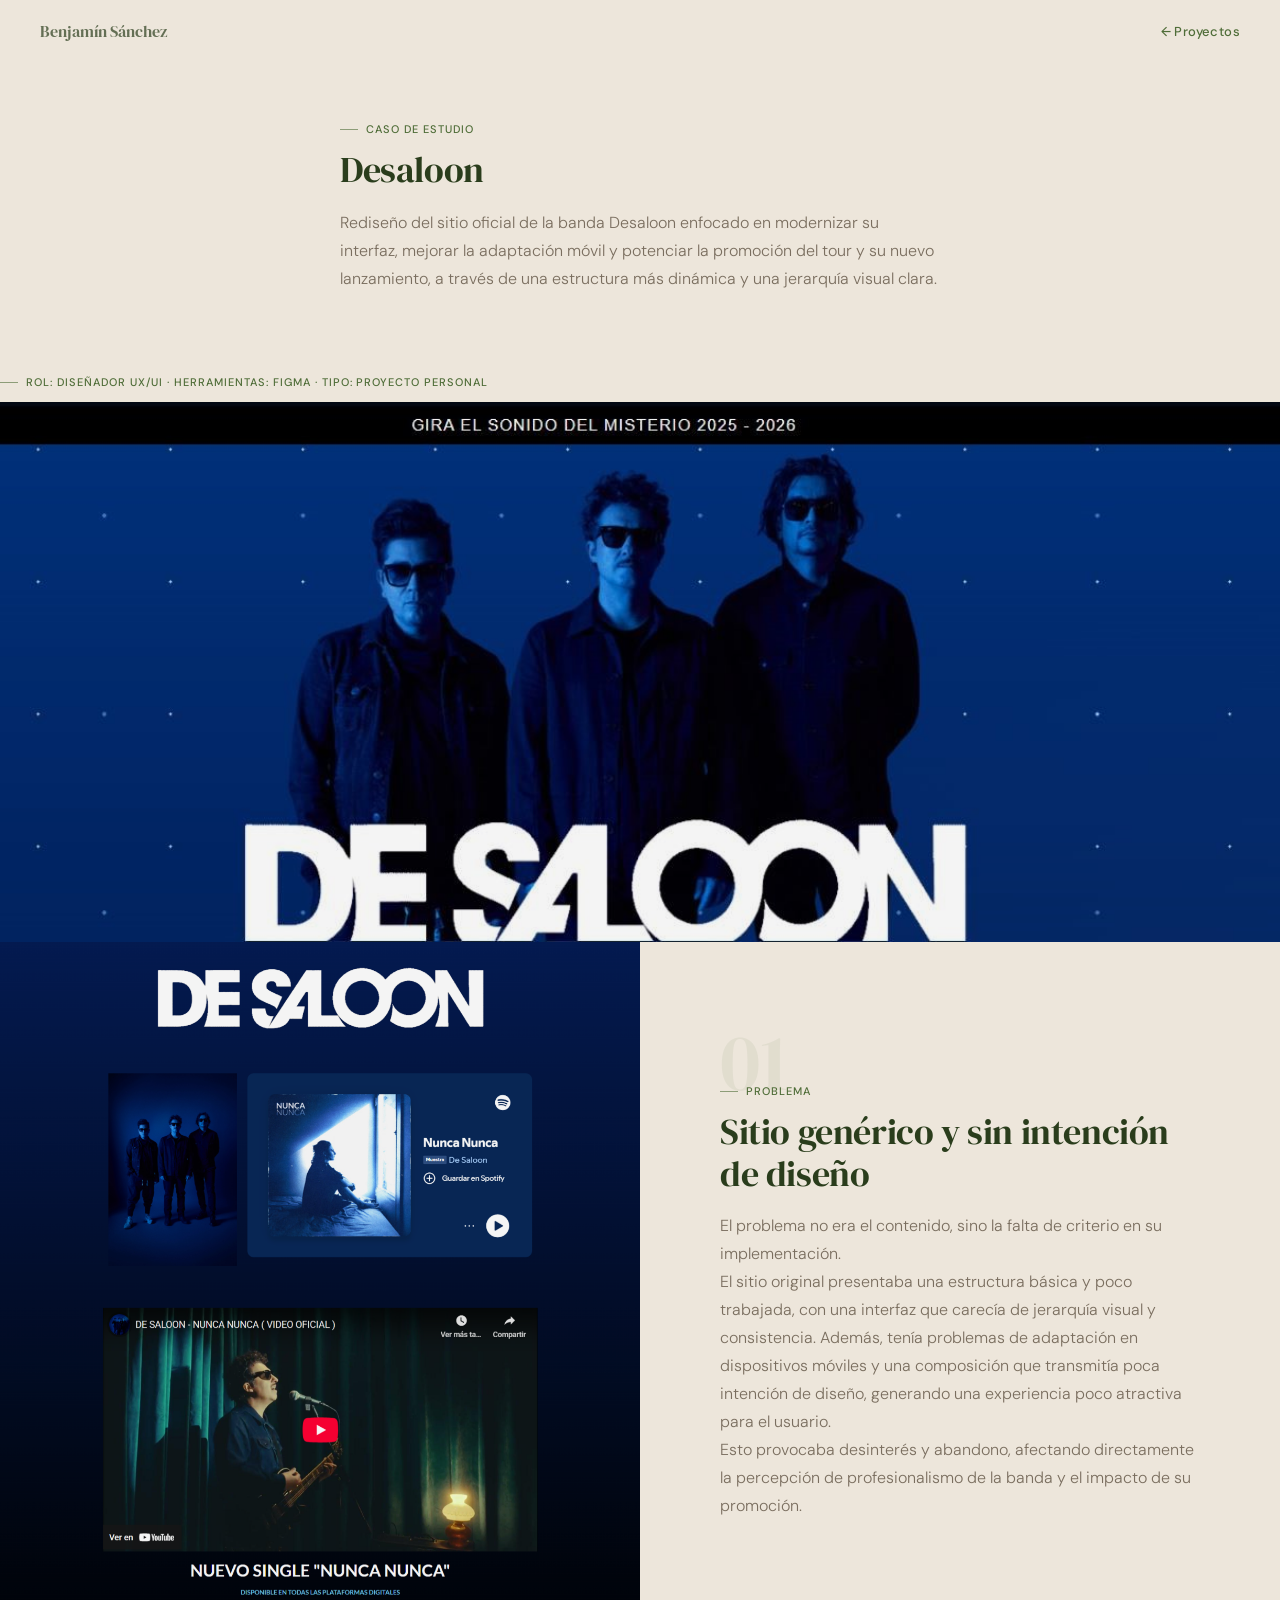
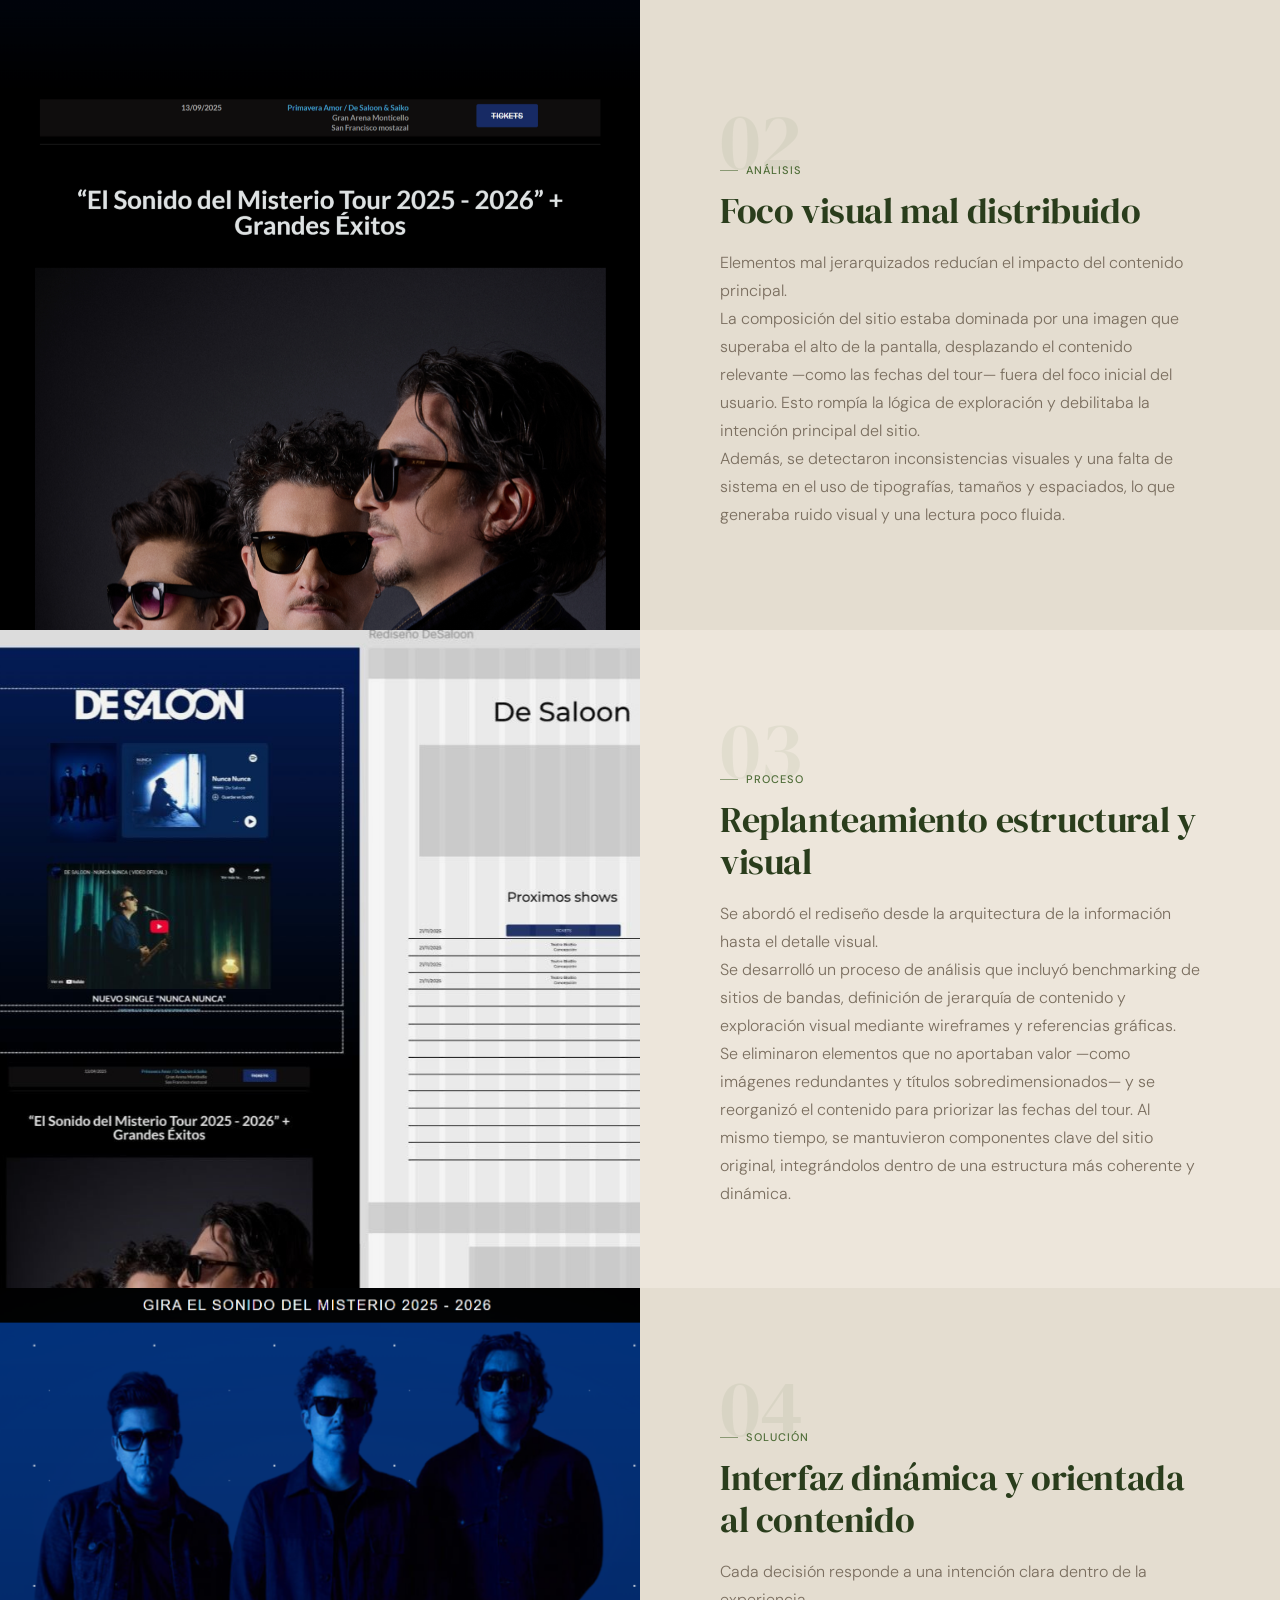
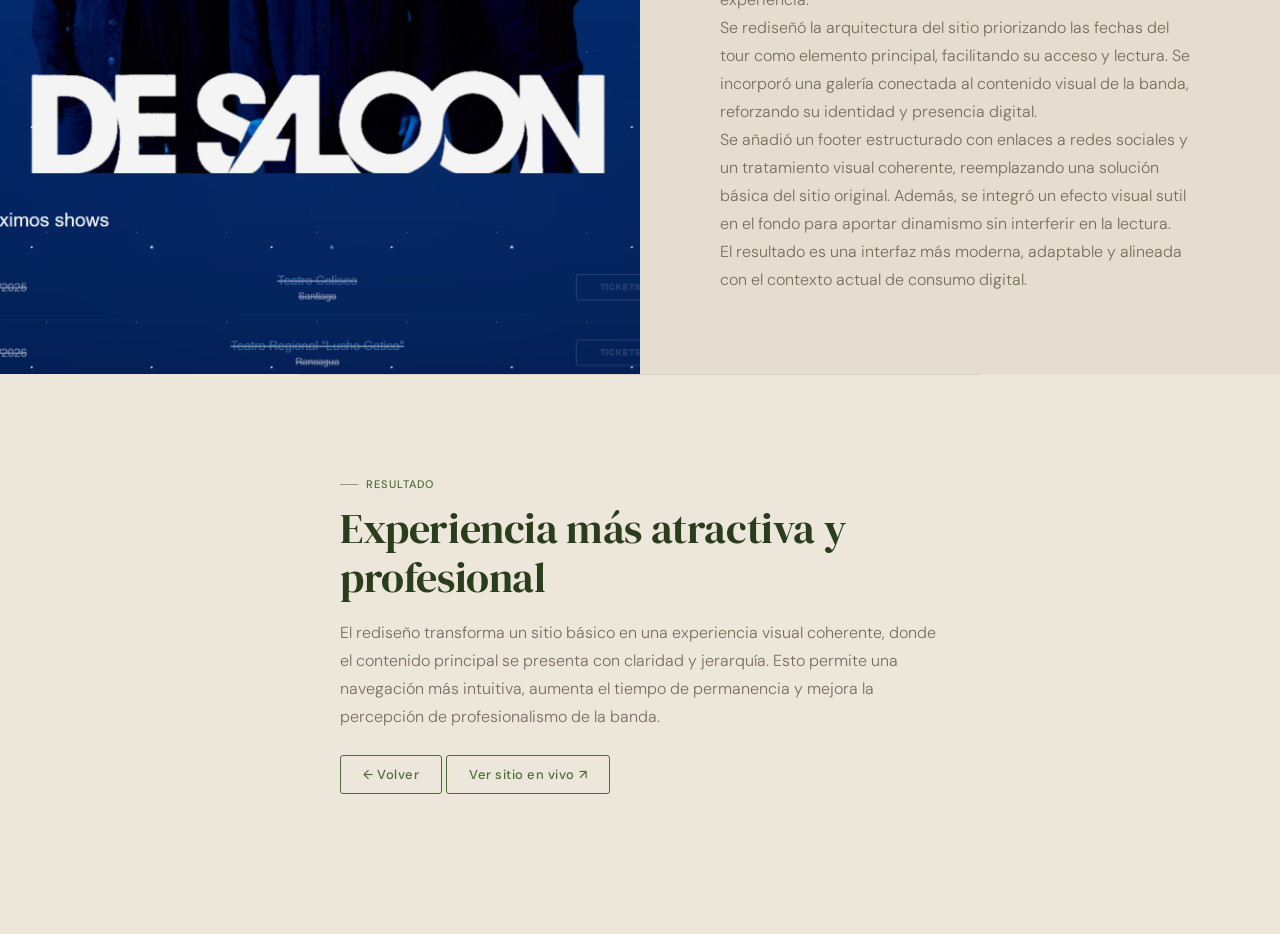
==== AcceMine.html @ 66646aea "acces" ====
<!DOCTYPE html>
<html lang="es">

<head>
    <meta charset="UTF-8">
    <meta name="viewport" content="width=device-width, initial-scale=1.0">
    <title>Arthyum — Benjamín Sánchez</title>
    <link rel="stylesheet" href="detalle.css">
</head>

<body>

    <!-- Barra de progreso -->
    <div class="progress-bar" id="progress"></div>

    <!-- Header flotante -->
    <header class="case-header" id="caseHeader">
        <a href="index.html" class="case-header-name">Benjamín Sánchez</a>
        <a href="index.html#proyectos" class="case-header-back">← Proyectos</a>
    </header>

    <main class="content">

        <!-- HERO texto -->
        <section class="section-narrow">
            <p class="small reveal" data-delay="1">Caso de estudio</p>
            <h2 class="reveal" data-delay="2">Desaloon</h2>
            <p class="reveal" data-delay="3">
                Rediseño del sitio oficial de la banda Desaloon enfocado en modernizar su interfaz,
                mejorar la adaptación móvil y potenciar la promoción del tour y su nuevo lanzamiento,
                a través de una estructura más dinámica y una jerarquía visual clara.
            </p>
        </section>

        <p class="small">
            Rol: Diseñador UX/UI · Herramientas: Figma · Tipo: Proyecto personal
        </p>

        <!-- HERO imagen full -->
        <section class="section-wide">
            <picture>
                <!-- Imagen para mobile (más vertical / alargada) -->
                <source srcset="assets/imgs/respodesaloo3.png" media="(max-width: 767px)">

                <!-- Imagen default (desktop) -->
                <img src="assets/imgs/hero5.JPG" class="case-img-large reveal-img" alt="Arthyum hero">
            </picture>
        </section>

        <!-- PROBLEMA -->
        <section class="section-wide">
            <div class="case-grid">
                <img src="assets/imgs/imagen1.png" class="case-img-large reveal-img"
                    alt="Sitio original de DeSaloon antes del rediseño">
                <div class="case-text reveal" data-index="01">
                    <p class="small">Problema</p>
                    <h2>Sitio genérico y sin intención de diseño</h2>
                    <p class="case-note">
                        El problema no era el contenido, sino la falta de criterio en su implementación.
                    </p>
                    <p>
                        El sitio original presentaba una estructura básica y poco trabajada, con una
                        interfaz que carecía de jerarquía visual y consistencia. Además, tenía problemas
                        de adaptación en dispositivos móviles y una composición que transmitía poca
                        intención de diseño, generando una experiencia poco atractiva para el usuario.
                    </p>
                    <p>
                        Esto provocaba desinterés y abandono, afectando directamente la percepción de
                        profesionalismo de la banda y el impacto de su promoción.
                    </p>
                </div>
            </div>
        </section>

        <!-- ANÁLISIS -->
        <section class="section-wide">
            <div class="case-grid reverse">
                <div class="case-text reveal" data-index="02">
                    <p class="small">Análisis</p>
                    <h2>Foco visual mal distribuido</h2>
                    <p class="case-note">
                        Elementos mal jerarquizados reducían el impacto del contenido principal.
                    </p>
                    <p>
                        La composición del sitio estaba dominada por una imagen que superaba el alto de
                        la pantalla, desplazando el contenido relevante —como las fechas del tour— fuera
                        del foco inicial del usuario. Esto rompía la lógica de exploración y debilitaba
                        la intención principal del sitio.
                    </p>
                    <p>
                        Además, se detectaron inconsistencias visuales y una falta de sistema en el uso
                        de tipografías, tamaños y espaciados, lo que generaba ruido visual y una lectura
                        poco fluida.
                    </p>
                </div>
                <img src="assets/imgs/imagen2.png" class="case-img-large reveal-img"
                    alt="Análisis de problemas visuales del sitio original">
            </div>
        </section>

        <!-- PROCESO -->
        <section class="section-wide">
            <div class="case-grid">
                <img src="assets/imgs/estructura2.JPG" class="case-img-large reveal-img"
                    alt="Wireframes y estructura del rediseño">
                <div class="case-text reveal" data-index="03">
                    <p class="small">Proceso</p>
                    <h2>Replanteamiento estructural y visual</h2>
                    <p class="case-note">
                        Se abordó el rediseño desde la arquitectura de la información hasta el detalle visual.
                    </p>
                    <p>
                        Se desarrolló un proceso de análisis que incluyó benchmarking de sitios de bandas,
                        definición de jerarquía de contenido y exploración visual mediante wireframes
                        y referencias gráficas.
                    </p>
                    <p>
                        Se eliminaron elementos que no aportaban valor —como imágenes redundantes y títulos
                        sobredimensionados— y se reorganizó el contenido para priorizar las fechas del tour.
                        Al mismo tiempo, se mantuvieron componentes clave del sitio original, integrándolos
                        dentro de una estructura más coherente y dinámica.
                    </p>
                </div>
            </div>
        </section>

        <!-- SOLUCIÓN -->
        <section class="section-wide">
            <div class="case-grid reverse">
                <div class="case-text reveal" data-index="04">
                    <p class="small">Solución</p>
                    <h2>Interfaz dinámica y orientada al contenido</h2>
                    <p class="case-note">
                        Cada decisión responde a una intención clara dentro de la experiencia.
                    </p>
                    <p>
                        Se rediseñó la arquitectura del sitio priorizando las fechas del tour como
                        elemento principal, facilitando su acceso y lectura. Se incorporó una galería
                        conectada al contenido visual de la banda, reforzando su identidad y presencia digital.
                    </p>
                    <p>
                        Se añadió un footer estructurado con enlaces a redes sociales y un tratamiento visual
                        coherente, reemplazando una solución básica del sitio original. Además, se integró un
                        efecto visual sutil en el fondo para aportar dinamismo sin interferir en la lectura.
                    </p>
                    <p>
                        El resultado es una interfaz más moderna, adaptable y alineada con el contexto actual
                        de consumo digital.
                    </p>
                </div>
                <img src="assets/imgs/pagecompleta2.png" class="case-img-large reveal-img"
                    alt="Resultado final del rediseño de DeSaloon">

            </div>
        </section>

        <!-- RESULTADO -->
        <section class="section-narrow">
            <p class="small reveal" data-delay="1">Resultado</p>
            <h2 class="reveal" data-delay="2">Experiencia más atractiva y profesional</h2>
            <p class="reveal" data-delay="3">
                El rediseño transforma un sitio básico en una experiencia visual coherente,
                donde el contenido principal se presenta con claridad y jerarquía. Esto permite
                una navegación más intuitiva, aumenta el tiempo de permanencia y mejora la
                percepción de profesionalismo de la banda.
            </p>
            <a href="index.html#proyectos" class="btn btn-ghost reveal" data-delay="3">← Volver</a>

            <a href="https://benjatriple7.github.io/Redise-oDeSaloon/" target="_blank" class="btn btn-ghost reveal" data-delay="3">
                Ver sitio en vivo ↗
            </a>
        </section>

    </main>

    <script>
        // Header al scroll
        const header = document.getElementById('caseHeader');
        const progress = document.getElementById('progress');

        window.addEventListener('scroll', () => {
            // Header con fondo
            header.classList.toggle('scrolled', window.scrollY > 60);

            // Barra de progreso
            const docHeight = document.documentElement.scrollHeight - window.innerHeight;
            const pct = (window.scrollY / docHeight) * 100;
            progress.style.width = pct + '%';
        });

        // Scroll reveal con IntersectionObserver
        const reveals = document.querySelectorAll('.reveal, .reveal-img');
        const observer = new IntersectionObserver((entries) => {
            entries.forEach(entry => {
                if (entry.isIntersecting) {
                    entry.target.classList.add('visible');
                    observer.unobserve(entry.target);
                }
            });
        }, { threshold: 0.12 });

        reveals.forEach(el => observer.observe(el));
    </script>

</body>

</html>
---- detalle.css ----
@import url('https://fonts.googleapis.com/css2?family=DM+Serif+Display:ital@0;1&family=DM+Sans:wght@300;400;500&display=swap');

:root {
  --bg-base: #ede6db;
  --bg-surface: #e4ddd0;
  --bg-card: #d4cab8;

  --green: #4f6d38;
  --green-dark: #3a5128;
  --green-deep: #2a3d1c;
  --green-wash: rgba(79, 109, 56, 0.07);
  --green-tint: rgba(79, 109, 56, 0.13);

  --border: #c8bfb0;
  --border-light: #d8d0c4;

  --ink: #2a3d1c;
  --ink-mid: #7a6e5f;
  --ink-faint: #9a8e7e;

  --radius-sm: 3px;
  --radius-md: 8px;
  --radius-lg: 12px;

  --narrow: 680px;
  --wide: 1400px;
}

/* ─── Reset ─── */
*,
*::before,
*::after {
  margin: 0;
  padding: 0;
  box-sizing: border-box;
}

html {
  scroll-behavior: smooth;
}

/* ─── Body ─── */
body {
  font-family: 'DM Sans', sans-serif;
  background-color: var(--bg-base);
  color: var(--ink);
  overflow-x: hidden;
}

/* ─── Tipografía ─── */
h2 {
  font-family: 'DM Serif Display', serif;
  font-size: 36px;
  font-weight: 400;
  letter-spacing: -0.4px;
  color: var(--ink);
  line-height: 1.15;
  margin-bottom: 18px;
}

p {
  font-size: 16px;
  line-height: 1.75;
  color: var(--ink-mid);
  font-weight: 300;
}

/* ─── Small label ─── */
.small {
  font-size: 11px;
  font-weight: 500;
  letter-spacing: 0.09em;
  text-transform: uppercase;
  color: var(--green);
  margin-bottom: 10px;
  display: flex;
  align-items: center;
  gap: 8px;
}

.small::before {
  content: '';
  display: inline-block;
  width: 18px;
  height: 1px;
  background: var(--green);
  opacity: 0.6;
}

/* ─── Botones ─── */
.btn {
  display: inline-block;
  margin-top: 24px;
  padding: 10px 22px;
  background: var(--green);
  color: var(--bg-base);
  border: 0.5px solid var(--green);
  text-decoration: none;
  border-radius: var(--radius-sm);
  font-size: 13px;
  font-weight: 500;
  letter-spacing: 0.04em;
  transition: background 0.2s ease;
}

.btn:hover {
  background: var(--green-dark);
  border-color: var(--green-dark);
}

.btn-ghost {
  background: transparent;
  color: var(--green);
  border-color: var(--green);
}

.btn-ghost:hover {
  background: var(--green-wash);
}

/* =============================================
   LAYOUT PRINCIPAL
   ============================================= */

.content {
  width: 100%;
}

/* ─── Narrow: texto centrado ─── */
.section-narrow {
  max-width: var(--narrow);
  margin: 0 auto;
  padding: 100px 40px 80px;
}

/* Primer bloque hero estrecho */
.section-narrow:first-child {
  padding-top: 120px;
}

/* ─── Wide: borde a borde ─── */
.section-wide {
  width: 100%;
  padding: 0;
  margin: 0;
}

/* =============================================
   HERO IMAGE — ocupa toda la pantalla
   ============================================= */

.case-img-large {
  width: 100%;
  height: 60vh;
  max-height: 700px;
  object-fit: cover;
  display: block;
  filter: brightness(0.96);
}

/* =============================================
   GRID DE CASO — imagen + texto
   ============================================= */

.case-grid {
  display: grid;
  grid-template-columns: 1fr 1fr;
  min-height: 70vh;
}

.case-grid.reverse {
  direction: rtl;
}

.case-grid.reverse>* {
  direction: ltr;
}

/* Imagen dentro del grid */
.case-grid .case-img-large {
  width: 100%;
  height: 100%;
  min-height: 520px;
  object-fit: cover;
  display: block;
}

/* Texto dentro del grid */
.case-text {
  display: flex;
  flex-direction: column;
  justify-content: center;
  padding: 80px 80px;
  background: var(--bg-base);
}

/* Secciones alternas con fondo ligeramente diferente */
.section-wide:nth-of-type(even) .case-text {
  background: var(--bg-surface);
}

.section-wide:nth-of-type(odd) .case-text {
  background: var(--bg-base);
}

/* ─── Detalle: número de sección ─── */
.case-text::before {
  content: attr(data-index);
  font-family: 'DM Serif Display', serif;
  font-size: 80px;
  color: var(--green);
  opacity: 0.07;
  line-height: 1;
  margin-bottom: -20px;
  display: block;
}

/* =============================================
   ANIMACIONES DE ENTRADA — scroll reveal
   ============================================= */

.reveal {
  opacity: 0;
  transform: translateY(32px);
  transition: opacity 0.8s cubic-bezier(0.16, 1, 0.3, 1),
    transform 0.8s cubic-bezier(0.16, 1, 0.3, 1);
}

.reveal.visible {
  opacity: 1;
  transform: translateY(0);
}

.reveal-img {
  opacity: 0;
  transform: scale(0.98);
  transition: opacity 1s cubic-bezier(0.16, 1, 0.3, 1),
    transform 1s cubic-bezier(0.16, 1, 0.3, 1);
}

.reveal-img.visible {
  opacity: 1;
  transform: scale(1);
}

/* Delay escalonado */
.reveal[data-delay="1"] {
  transition-delay: 0.1s;
}

.reveal[data-delay="2"] {
  transition-delay: 0.2s;
}

.reveal[data-delay="3"] {
  transition-delay: 0.3s;
}

/* =============================================
   HEADER FLOTANTE — volver al portafolio
   ============================================= */

.case-header {
  position: fixed;
  top: 0;
  left: 0;
  right: 0;
  z-index: 100;
  padding: 20px 40px;
  display: flex;
  align-items: center;
  justify-content: space-between;
  background: transparent;
  transition: background 0.4s ease, border-bottom 0.4s ease;
}

.case-header.scrolled {
  background: rgba(237, 230, 219, 0.92);
  backdrop-filter: blur(10px);
  -webkit-backdrop-filter: blur(10px);
  border-bottom: 0.5px solid var(--border-light);
}

.case-header-name {
  font-family: 'DM Serif Display', serif;
  font-size: 16px;
  color: var(--ink);
  text-decoration: none;
  opacity: 0.7;
  transition: opacity 0.2s;
}

.case-header-name:hover {
  opacity: 1;
}

.case-header-back {
  font-size: 13px;
  color: var(--green);
  text-decoration: none;
  font-weight: 500;
  letter-spacing: 0.03em;
  display: flex;
  align-items: center;
  gap: 6px;
  transition: gap 0.2s ease;
}

.case-header-back:hover {
  gap: 10px;
}

/* ─── Barra de progreso de lectura ─── */
.progress-bar {
  position: fixed;
  top: 0;
  left: 0;
  height: 2px;
  background: var(--green);
  z-index: 200;
  width: 0%;
  transition: width 0.1s linear;
}

/* =============================================
   SECCIÓN RESULTADO — cierre narrativo
   ============================================= */

.section-narrow:last-child {
  padding-bottom: 140px;
  border-top: 0.5px solid var(--border-light);
  margin-top: 0;
}

.section-narrow:last-child h2 {
  font-size: 42px;
}

/* Efecto lamina  */

/* =============================================
   RESPONSIVE
   ============================================= */

@media (max-width: 960px) {

  .case-grid {
    grid-template-columns: 1fr;
    min-height: auto;
  }

  .case-grid.reverse {
    direction: ltr;
  }

  /* TEXTO PRIMERO */
  .case-grid .case-text {
    order: 1;
    padding: 52px 32px;
  }

  /* IMAGEN DESPUÉS */
  .case-grid img {
    order: 2;
    min-height: 300px;
  }

  .case-text::before {
    font-size: 56px;
  }

  .section-narrow {
    padding: 72px 28px 60px;
  }

  .section-narrow:first-child {
    padding-top: 100px;
  }

  .section-wide:first-of-type .case-img-large {
    height: 50vh;
  }

  h2 {
    font-size: 28px;
  }

  .case-header {
    padding: 16px 24px;
  }
}

@media (max-width: 767px) {

  .case-grid {
    display: grid;
    grid-template-columns: 1fr;
  }

  .case-grid .case-text {
    order: 1;
    padding: 40px 24px;
  }

  .case-grid img {
    order: 2;
  }

  .section-narrow {
    padding: 60px 24px 48px;
  }

  h2 {
    font-size: 24px;
  }

  .case-img-large {
    height: 70vh;
    max-height: none;
  }
}
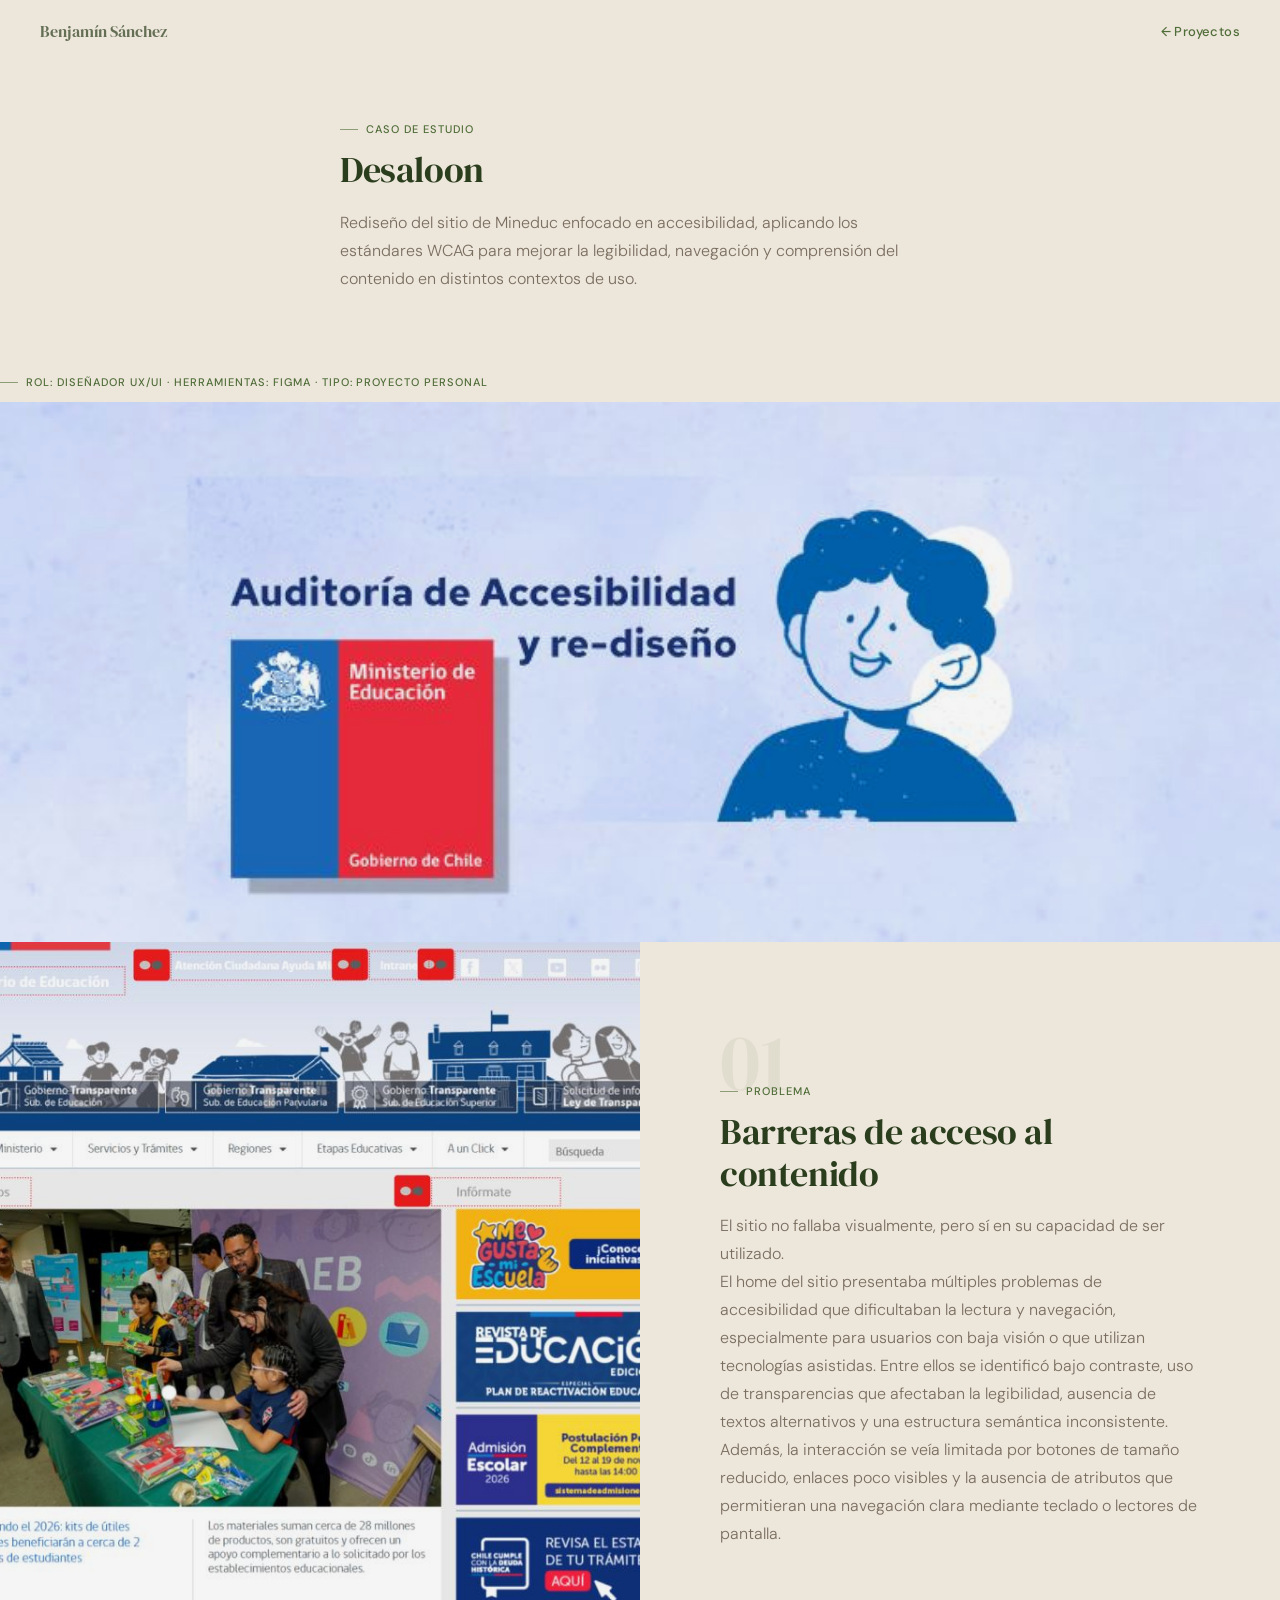
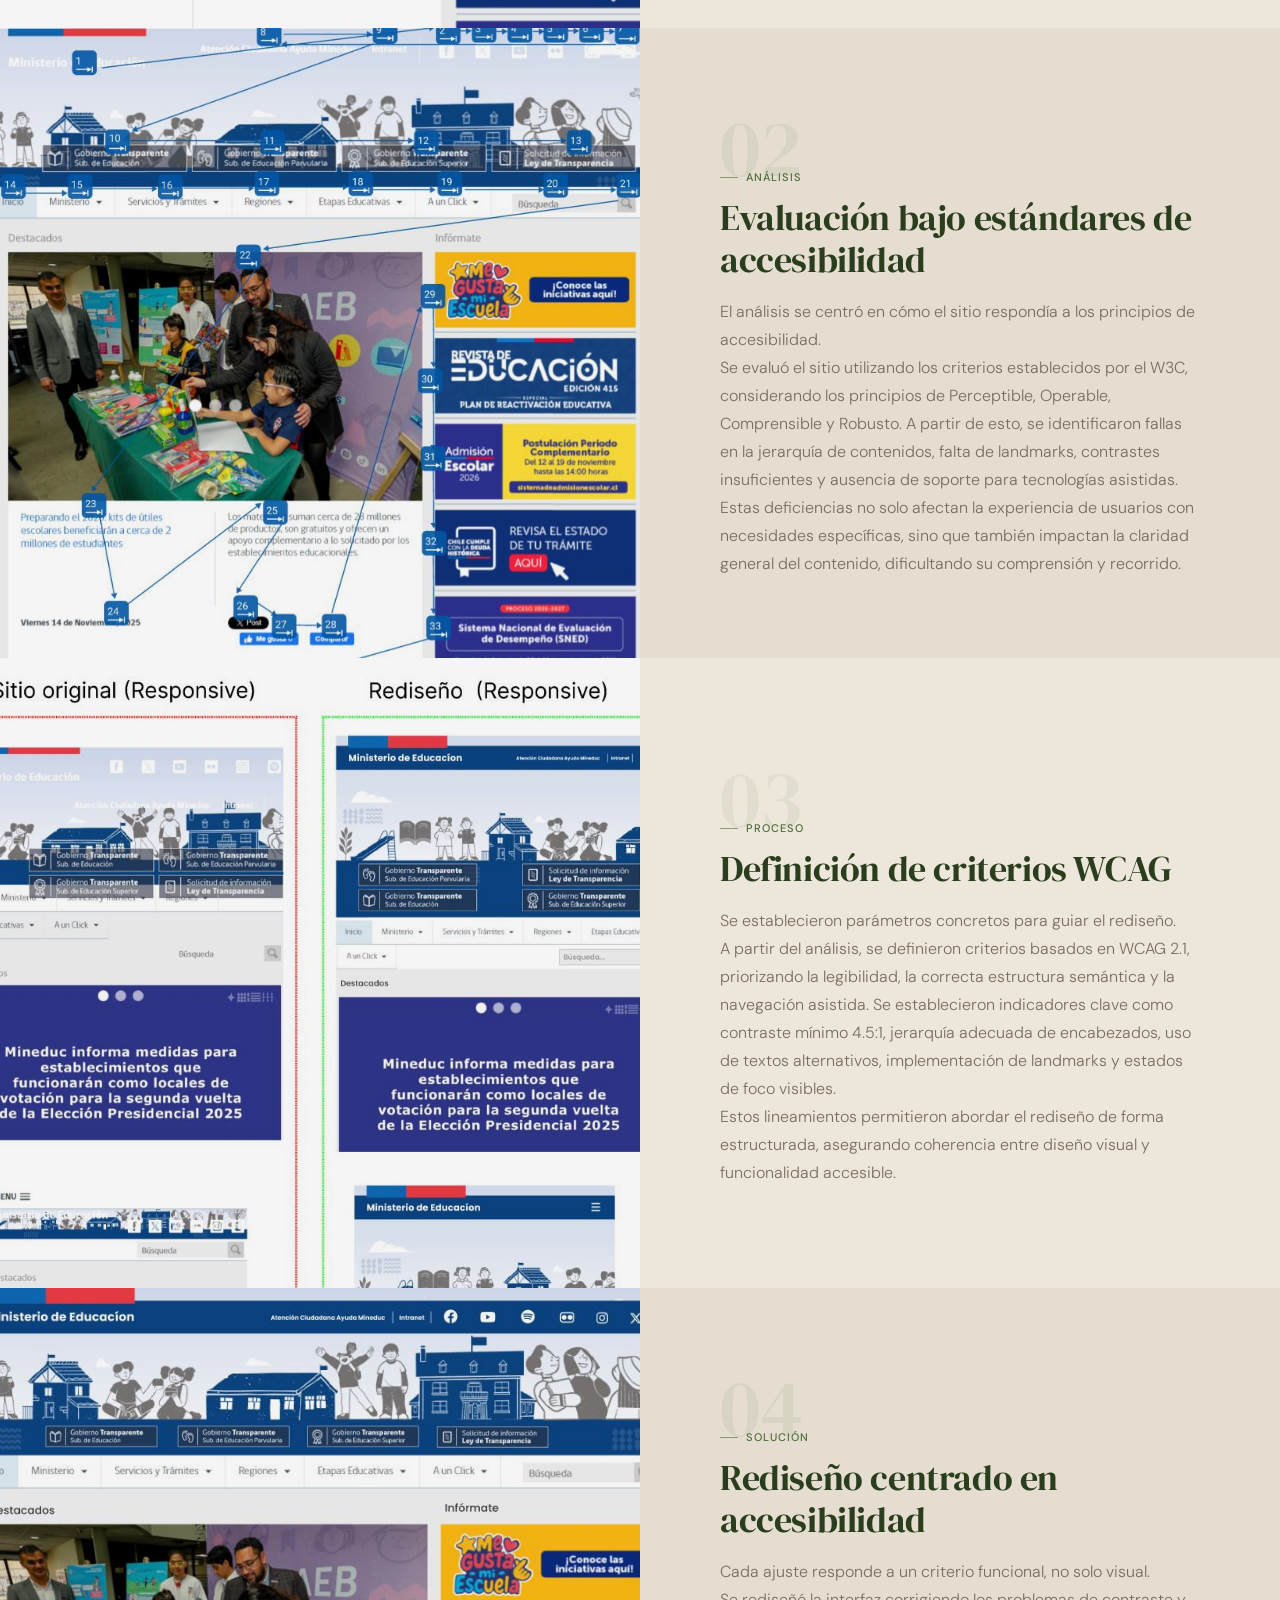
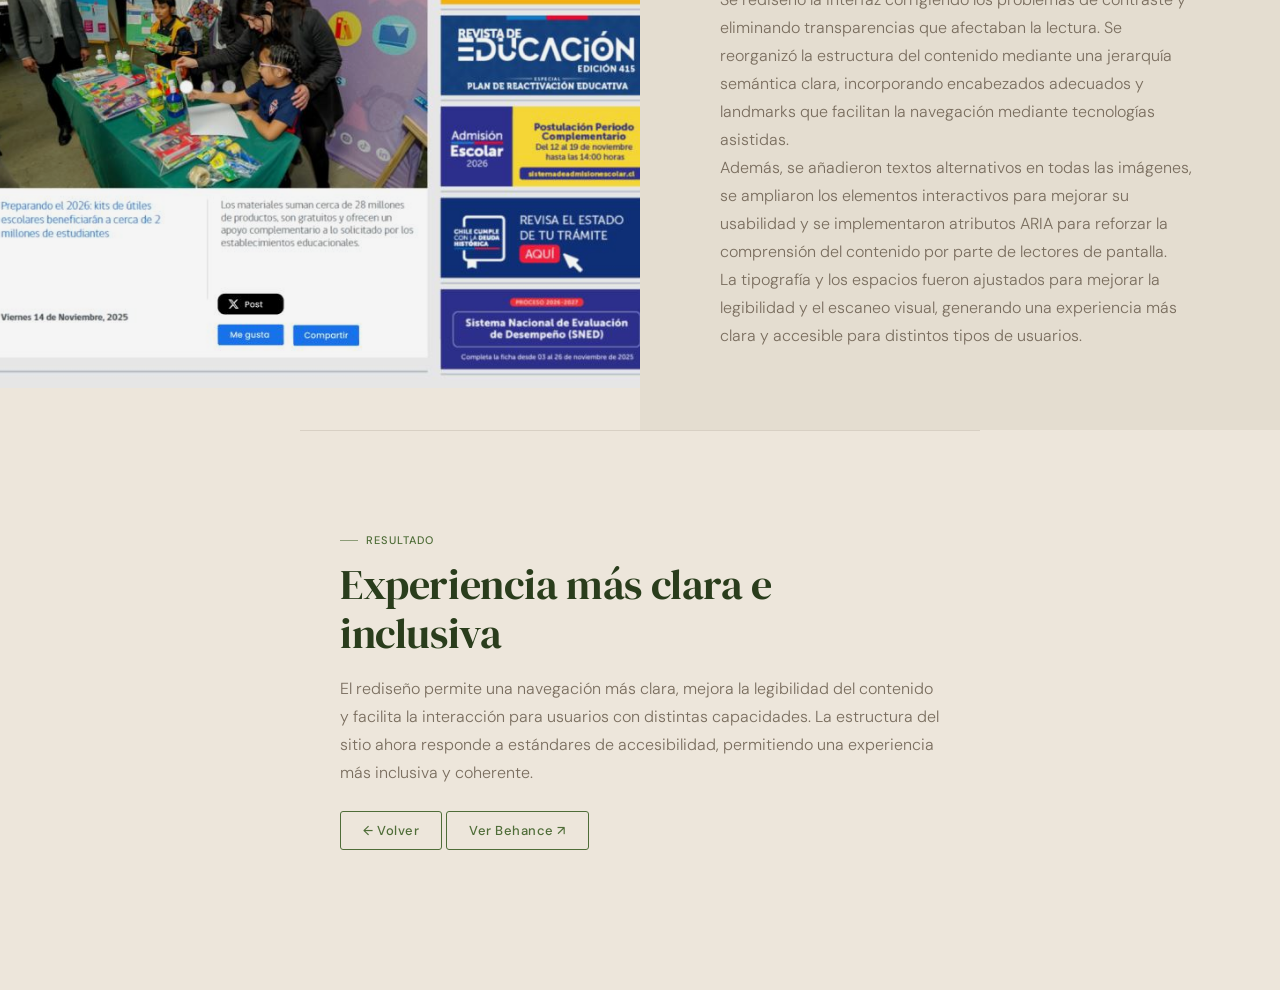
==== commit d92c0cbf: "zi" ====
--- a/AcceMine.html
+++ b/AcceMine.html
@@ -25,10 +25,9 @@
         <section class="section-narrow">
             <p class="small reveal" data-delay="1">Caso de estudio</p>
             <h2 class="reveal" data-delay="2">Desaloon</h2>
-            <p class="reveal" data-delay="3">
-                Rediseño del sitio oficial de la banda Desaloon enfocado en modernizar su interfaz,
-                mejorar la adaptación móvil y potenciar la promoción del tour y su nuevo lanzamiento,
-                a través de una estructura más dinámica y una jerarquía visual clara.
+            <p>
+                Rediseño del sitio de Mineduc enfocado en accesibilidad, aplicando los estándares WCAG para mejorar la
+                legibilidad, navegación y comprensión del contenido en distintos contextos de uso.
             </p>
         </section>
 
@@ -40,33 +39,39 @@
         <section class="section-wide">
             <picture>
                 <!-- Imagen para mobile (más vertical / alargada) -->
-                <source srcset="assets/imgs/respodesaloo3.png" media="(max-width: 767px)">
+                <source srcset="assets/imgs/responsacc.JPG" media="(max-width: 767px)" alt="Imagen con logo de mineduc">
 
                 <!-- Imagen default (desktop) -->
-                <img src="assets/imgs/hero5.JPG" class="case-img-large reveal-img" alt="Arthyum hero">
+                <img src="assets/imgs/heroaces.JPG" class="case-img-large reveal-img" alt="Arthyum hero" alt="Imagen con logo de mineduc">
             </picture>
         </section>
 
         <!-- PROBLEMA -->
         <section class="section-wide">
             <div class="case-grid">
-                <img src="assets/imgs/imagen1.png" class="case-img-large reveal-img"
-                    alt="Sitio original de DeSaloon antes del rediseño">
+                <img src="assets/imgs/acces1.JPG" class="case-img-large reveal-img"
+                    alt="Sitio original antes de los cambios">
                 <div class="case-text reveal" data-index="01">
                     <p class="small">Problema</p>
-                    <h2>Sitio genérico y sin intención de diseño</h2>
-                    <p class="case-note">
-                        El problema no era el contenido, sino la falta de criterio en su implementación.
-                    </p>
-                    <p>
-                        El sitio original presentaba una estructura básica y poco trabajada, con una
-                        interfaz que carecía de jerarquía visual y consistencia. Además, tenía problemas
-                        de adaptación en dispositivos móviles y una composición que transmitía poca
-                        intención de diseño, generando una experiencia poco atractiva para el usuario.
-                    </p>
-                    <p>
-                        Esto provocaba desinterés y abandono, afectando directamente la percepción de
-                        profesionalismo de la banda y el impacto de su promoción.
+                    <h2>Barreras de acceso al contenido</h2>
+                    <p class="case-note">
+                        El sitio no fallaba visualmente, pero sí en su capacidad de ser utilizado.
+                    </p>
+
+                    <p>
+                        El home del sitio presentaba múltiples problemas de accesibilidad que dificultaban la lectura y
+                        navegación,
+                        especialmente para usuarios con baja visión o que utilizan tecnologías asistidas. Entre ellos se
+                        identificó
+                        bajo contraste, uso de transparencias que afectaban la legibilidad, ausencia de textos
+                        alternativos y una
+                        estructura semántica inconsistente.
+                    </p>
+
+                    <p>
+                        Además, la interacción se veía limitada por botones de tamaño reducido, enlaces poco visibles y
+                        la ausencia
+                        de atributos que permitieran una navegación clara mediante teclado o lectores de pantalla.
                     </p>
                 </div>
             </div>
@@ -77,48 +82,56 @@
             <div class="case-grid reverse">
                 <div class="case-text reveal" data-index="02">
                     <p class="small">Análisis</p>
-                    <h2>Foco visual mal distribuido</h2>
-                    <p class="case-note">
-                        Elementos mal jerarquizados reducían el impacto del contenido principal.
-                    </p>
-                    <p>
-                        La composición del sitio estaba dominada por una imagen que superaba el alto de
-                        la pantalla, desplazando el contenido relevante —como las fechas del tour— fuera
-                        del foco inicial del usuario. Esto rompía la lógica de exploración y debilitaba
-                        la intención principal del sitio.
-                    </p>
-                    <p>
-                        Además, se detectaron inconsistencias visuales y una falta de sistema en el uso
-                        de tipografías, tamaños y espaciados, lo que generaba ruido visual y una lectura
-                        poco fluida.
-                    </p>
-                </div>
-                <img src="assets/imgs/imagen2.png" class="case-img-large reveal-img"
-                    alt="Análisis de problemas visuales del sitio original">
+                    <h2>Evaluación bajo estándares de accesibilidad</h2>
+                    <p class="case-note">
+                        El análisis se centró en cómo el sitio respondía a los principios de accesibilidad.
+                    </p>
+
+                    <p>
+                        Se evaluó el sitio utilizando los criterios establecidos por el W3C, considerando los principios
+                        de
+                        Perceptible, Operable, Comprensible y Robusto. A partir de esto, se identificaron fallas en la
+                        jerarquía
+                        de contenidos, falta de landmarks, contrastes insuficientes y ausencia de soporte para
+                        tecnologías asistidas.
+                    </p>
+
+                    <p>
+                        Estas deficiencias no solo afectan la experiencia de usuarios con necesidades específicas, sino
+                        que también
+                        impactan la claridad general del contenido, dificultando su comprensión y recorrido.
+                    </p>
+                </div>
+                <img src="assets/imgs/acces2.JPG" class="case-img-large reveal-img"
+                    alt="Imagen de navegacion por teclado en sitio de Mineduc.cl">
             </div>
         </section>
 
         <!-- PROCESO -->
         <section class="section-wide">
             <div class="case-grid">
-                <img src="assets/imgs/estructura2.JPG" class="case-img-large reveal-img"
-                    alt="Wireframes y estructura del rediseño">
+                <img src="assets/imgs/acces3.JPG" class="case-img-large reveal-img"
+                    alt="Mockup del antes y despues del rediseño del responsive">
                 <div class="case-text reveal" data-index="03">
                     <p class="small">Proceso</p>
-                    <h2>Replanteamiento estructural y visual</h2>
-                    <p class="case-note">
-                        Se abordó el rediseño desde la arquitectura de la información hasta el detalle visual.
-                    </p>
-                    <p>
-                        Se desarrolló un proceso de análisis que incluyó benchmarking de sitios de bandas,
-                        definición de jerarquía de contenido y exploración visual mediante wireframes
-                        y referencias gráficas.
-                    </p>
-                    <p>
-                        Se eliminaron elementos que no aportaban valor —como imágenes redundantes y títulos
-                        sobredimensionados— y se reorganizó el contenido para priorizar las fechas del tour.
-                        Al mismo tiempo, se mantuvieron componentes clave del sitio original, integrándolos
-                        dentro de una estructura más coherente y dinámica.
+                    <h2>Definición de criterios WCAG</h2>
+                    <p class="case-note">
+                        Se establecieron parámetros concretos para guiar el rediseño.
+                    </p>
+
+                    <p>
+                        A partir del análisis, se definieron criterios basados en WCAG 2.1, priorizando la legibilidad,
+                        la correcta
+                        estructura semántica y la navegación asistida. Se establecieron indicadores clave como contraste
+                        mínimo 4.5:1,
+                        jerarquía adecuada de encabezados, uso de textos alternativos, implementación de landmarks y
+                        estados de foco visibles.
+                    </p>
+
+                    <p>
+                        Estos lineamientos permitieron abordar el rediseño de forma estructurada, asegurando coherencia
+                        entre diseño
+                        visual y funcionalidad accesible.
                     </p>
                 </div>
             </div>
@@ -129,27 +142,35 @@
             <div class="case-grid reverse">
                 <div class="case-text reveal" data-index="04">
                     <p class="small">Solución</p>
-                    <h2>Interfaz dinámica y orientada al contenido</h2>
-                    <p class="case-note">
-                        Cada decisión responde a una intención clara dentro de la experiencia.
-                    </p>
-                    <p>
-                        Se rediseñó la arquitectura del sitio priorizando las fechas del tour como
-                        elemento principal, facilitando su acceso y lectura. Se incorporó una galería
-                        conectada al contenido visual de la banda, reforzando su identidad y presencia digital.
-                    </p>
-                    <p>
-                        Se añadió un footer estructurado con enlaces a redes sociales y un tratamiento visual
-                        coherente, reemplazando una solución básica del sitio original. Además, se integró un
-                        efecto visual sutil en el fondo para aportar dinamismo sin interferir en la lectura.
-                    </p>
-                    <p>
-                        El resultado es una interfaz más moderna, adaptable y alineada con el contexto actual
-                        de consumo digital.
-                    </p>
-                </div>
-                <img src="assets/imgs/pagecompleta2.png" class="case-img-large reveal-img"
-                    alt="Resultado final del rediseño de DeSaloon">
+                    <h2>Rediseño centrado en accesibilidad</h2>
+                    <p class="case-note">
+                        Cada ajuste responde a un criterio funcional, no solo visual.
+                    </p>
+
+                    <p>
+                        Se rediseñó la interfaz corrigiendo los problemas de contraste y eliminando transparencias que
+                        afectaban la
+                        lectura. Se reorganizó la estructura del contenido mediante una jerarquía semántica clara,
+                        incorporando encabezados
+                        adecuados y landmarks que facilitan la navegación mediante tecnologías asistidas.
+                    </p>
+
+                    <p>
+                        Además, se añadieron textos alternativos en todas las imágenes, se ampliaron los elementos
+                        interactivos para
+                        mejorar su usabilidad y se implementaron atributos ARIA para reforzar la comprensión del
+                        contenido por parte
+                        de lectores de pantalla.
+                    </p>
+
+                    <p>
+                        La tipografía y los espacios fueron ajustados para mejorar la legibilidad y el escaneo visual,
+                        generando una
+                        experiencia más clara y accesible para distintos tipos de usuarios.
+                    </p>
+                </div>
+                <img src="assets/imgs/accesfinal2.JPG" class="case-img-large reveal-img"
+                    alt="Resultado final del rediseño de Mineduc">
 
             </div>
         </section>
@@ -157,17 +178,19 @@
         <!-- RESULTADO -->
         <section class="section-narrow">
             <p class="small reveal" data-delay="1">Resultado</p>
-            <h2 class="reveal" data-delay="2">Experiencia más atractiva y profesional</h2>
+            <h2 class="reveal" data-delay="2">Experiencia más clara e inclusiva</h2>
             <p class="reveal" data-delay="3">
-                El rediseño transforma un sitio básico en una experiencia visual coherente,
-                donde el contenido principal se presenta con claridad y jerarquía. Esto permite
-                una navegación más intuitiva, aumenta el tiempo de permanencia y mejora la
-                percepción de profesionalismo de la banda.
+                El rediseño permite una navegación más clara, mejora la legibilidad del contenido y facilita la
+                interacción
+                para usuarios con distintas capacidades. La estructura del sitio ahora responde a estándares de
+                accesibilidad,
+                permitiendo una experiencia más inclusiva y coherente.
             </p>
             <a href="index.html#proyectos" class="btn btn-ghost reveal" data-delay="3">← Volver</a>
 
-            <a href="https://benjatriple7.github.io/Redise-oDeSaloon/" target="_blank" class="btn btn-ghost reveal" data-delay="3">
-                Ver sitio en vivo ↗
+            <a href="https://www.behance.net/gallery/239774529/Auditoria-de-Accesibilidad-y-re-diseno" target="_blank"
+                class="btn btn-ghost reveal" data-delay="3">
+                Ver Behance ↗
             </a>
         </section>
 
